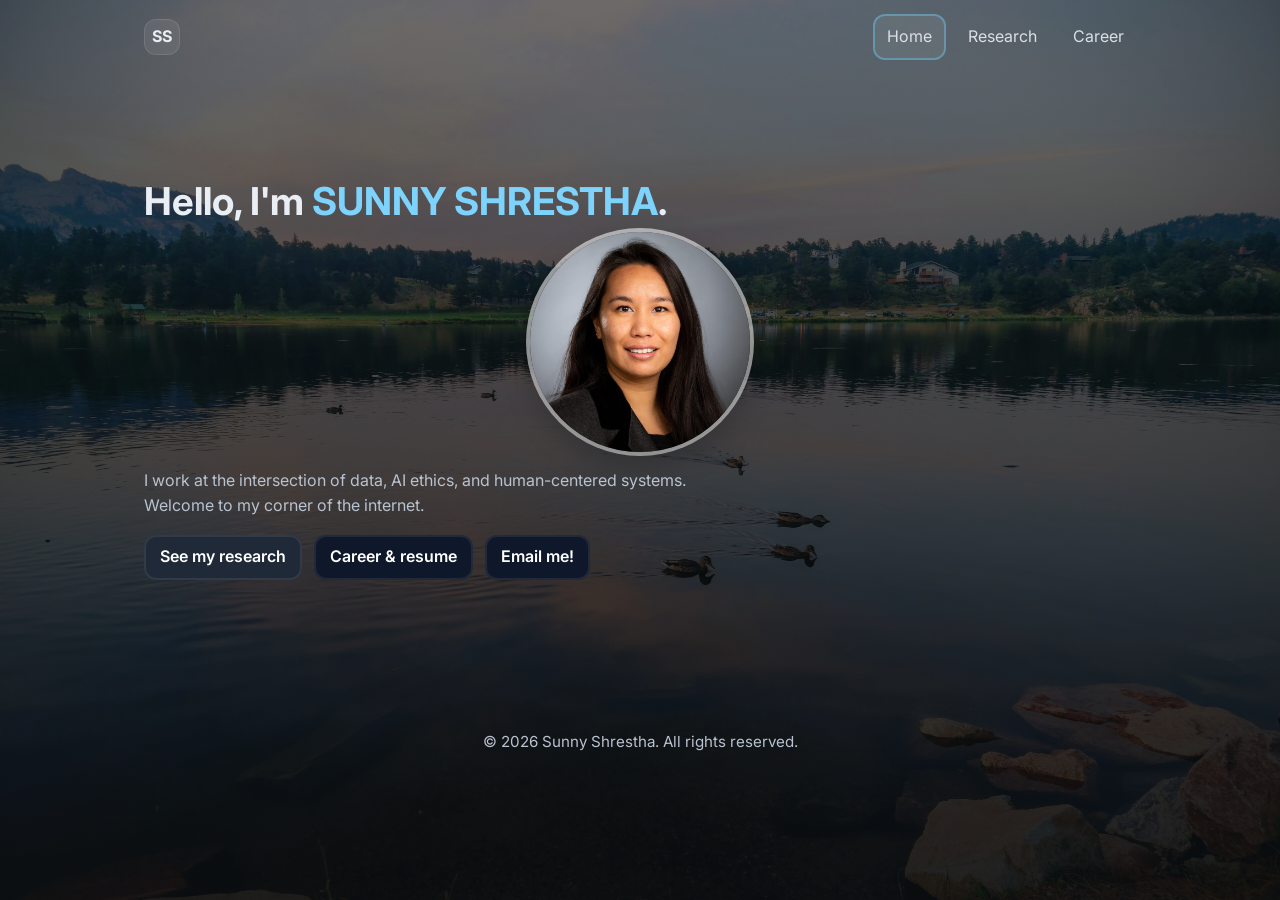
==== index.html @ 5ed8c2a7 "adding to repo" ====
<!doctype html>
<html lang="en">
  <head>
    <meta charset="utf-8" />
    <meta name="viewport" content="width=device-width, initial-scale=1" />
    <title>Home • Sunny Shrestha</title>
    <meta name="description" content="Personal website of Sunny Shrestha." />
    <link rel="preconnect" href="https://fonts.googleapis.com">
    <link rel="preconnect" href="https://fonts.gstatic.com" crossorigin>
    <link href="https://fonts.googleapis.com/css2?family=Inter:wght@300;400;600;700&display=swap" rel="stylesheet">
    <link rel="stylesheet" href="assets/css/styles.css" />
  </head>
  <body style="--bg-image: url('assets/img/home-bg.jpg')" data-page="home">
  <!-- <body data-page="home"> -->
    <header class="site-header">
  <a class="logo" href="index.html">SS</a>
  <nav class="nav">
    <a href="index.html" class="nav-link" data-slug="home">Home</a>
    <a href="research.html" class="nav-link" data-slug="research">Research</a>
    <a href="career.html" class="nav-link" data-slug="career">Career</a>
  </nav>
</header>
    <main class="container">
      <section class="hero">
  <h1>Hello, I'm <span class="accent">SUNNY SHRESTHA</span>.</h1>
  <div class="hero-image"> 
    <img src="assets/img/pro-pic.jpg" alt="Profile portrait">
  </div>
  <p class="lead">I work at the intersection of data, AI ethics, and human-centered systems. Welcome to my corner of the internet.</p>
  <div class="cta">
    <a class="btn" href="research.html">See my research</a>
    <a class="btn btn-secondary" href="career.html">Career & resume</a>
    <a class="btn btn-secondary" href="mailto:sunny.shrestha09@gmail.com?subject=Hello%20Sunny&body=I%20found%20your%20website.">Email me!</a>
  </div>
</section>
    </main>
    <footer class="site-footer">
  <p>&copy; <span id="year"></span> Sunny Shrestha. All rights reserved.</p>
</footer>
    <script src="assets/js/main.js"></script>
  </body>
</html>
---- assets/css/styles.css ----
:root{
  /* --bg: #0b0d10; */
  --bg: #f2f2f2;
  --panel: rgba(255,255,255,0.08);
  --text: #e9eef5;
  --muted: #b9c2cf;
  --accent: #7dd3fc;
  --ring: rgba(125,211,252,0.5);
  --maxw: 1024px;
}

/* Image block */
.hero-image{
  display: flex;
  justify-content: center;
}

.hero-image img{
  width: 220px;
  height: 220px;
  object-fit: cover;
  border-radius: 50%;
  box-shadow:
    0 10px 30px rgba(0,0,0,0.25),
    0 0 0 4px rgba(255,255,255,0.6);
}

@media (max-width: 768px){
  .hero-split{
    grid-template-columns: 1fr;
    text-align: center;
  }

  .hero-image{
    order: -1; /* image goes above text on mobile */
  }

  .hero-image img{
    width: 180px;
    height: 180px;
  }
}

/* Background image layer */
body::before{
  content: "";
  position: fixed;
  inset: 0;
  z-index: -2;
  /* background-image: var(--bg-image, none); */
  background-image: url('../img/home-bg.jpg');
  background-size: cover;
  background-position: center;
  filter: brightness(1) saturate(1.1);
}

/* Subtle overlay for readability */
body::after{
  content: "";
  position: fixed;
  inset: 0;
  z-index: -1;
  background: linear-gradient(180deg, rgba(11,13,16,0.6), rgba(11,13,16,0.9));
}

*{ box-sizing: border-box; }
html, body{ height: 100%; }
body{
  margin: 0;
  font-family: "Inter", system-ui, -apple-system, Segoe UI, Roboto, Arial, sans-serif;
  color: var(--text);
  background: var(--bg);
  line-height: 1.6;
}

.container{
  width: 100%;
  max-width: var(--maxw);
  margin: 0 auto;
  padding: 2rem 1rem 4rem;
}

.site-header{
  display: flex;
  align-items: center;
  justify-content: space-between;
  padding: 1rem 1rem;
  max-width: var(--maxw);
  margin: 0 auto;
}

.logo{
  display: inline-flex;
  width: 2.25rem; height: 2.25rem;
  align-items: center; justify-content: center;
  border-radius: 12px;
  background: var(--panel);
  color: var(--text);
  text-decoration: none;
  font-weight: 700;
  letter-spacing: 0.5px;
  box-shadow: 0 0 0 1px rgba(255,255,255,0.1) inset;
}

.nav{ display: flex; gap: 0.75rem; }
.nav-link{
  color: var(--text);
  text-decoration: none;
  padding: 0.5rem 0.75rem;
  border-radius: 10px;
  opacity: 0.9;
}
.nav-link.active, .nav-link:hover{
  background: var(--panel);
  box-shadow: 0 0 0 2px var(--ring);
}

.hero{
  padding: 8vh 0 6vh;
}
h1, h2, h3{
  line-height: 1.2;
  margin: 0 0 0.5rem 0;
}
h1{ font-size: clamp(1.8rem, 2.4rem, 3rem); }
h2{ font-size: clamp(1.2rem, 1.4rem, 1.6rem); margin-top: 1.5rem; }

.lead{ color: var(--muted); max-width: 60ch; }

.cta{ margin-top: 1rem; display: flex; gap: 0.75rem; flex-wrap: wrap; }

.btn{
  appearance: none;
  border: none;
  padding: 0.6rem 1rem;
  border-radius: 12px;
  background: #1f2937;
  color: white;
  text-decoration: none;
  font-weight: 600;
  box-shadow: 0 0 0 2px rgba(255,255,255,0.08) inset;
}
.btn:hover{ box-shadow: 0 0 0 2px var(--ring); }
.btn-secondary{ background: #0f172a; }

.pill{
  display: inline-block;
  padding: 0.25rem 0.6rem;
  border-radius: 999px;
  background: var(--panel);
  color: var(--text);
  text-decoration: none;
  margin-right: 0.35rem;
  margin-top: 0.35rem;
  font-size: 0.92rem;
}

.cards{
  display: grid;
  gap: 1rem;
  grid-template-columns: repeat(auto-fit, minmax(260px, 1fr));
  margin-top: 1rem;
}
.card{
  padding: 1rem;
  border-radius: 16px;
  background: rgba(255,255,255,0.06);
  box-shadow: 0 1px 0 rgba(255,255,255,0.08) inset, 0 0 0 1px rgba(255,255,255,0.06) inset;
}

.timeline{ list-style: none; padding: 0; margin: 0.5rem 0 0; }
.timeline li{ padding: 0.5rem 0; border-left: 2px solid rgba(255,255,255,0.15); margin-left: 0.75rem; padding-left: 0.75rem; }
.muted{ color: var(--muted); }

.resume-box{
  margin-top: 1.25rem;
  padding: 1rem;
  border-radius: 16px;
  background: rgba(125,211,252,0.08);
  box-shadow: 0 0 0 1px var(--ring) inset;
}

.site-footer{
  max-width: var(--maxw);
  margin: 2rem auto 1rem;
  padding: 0 1rem;
  color: var(--muted);
  font-size: 0.95rem;
  text-align: center;
}

.accent{ color: var(--accent); }
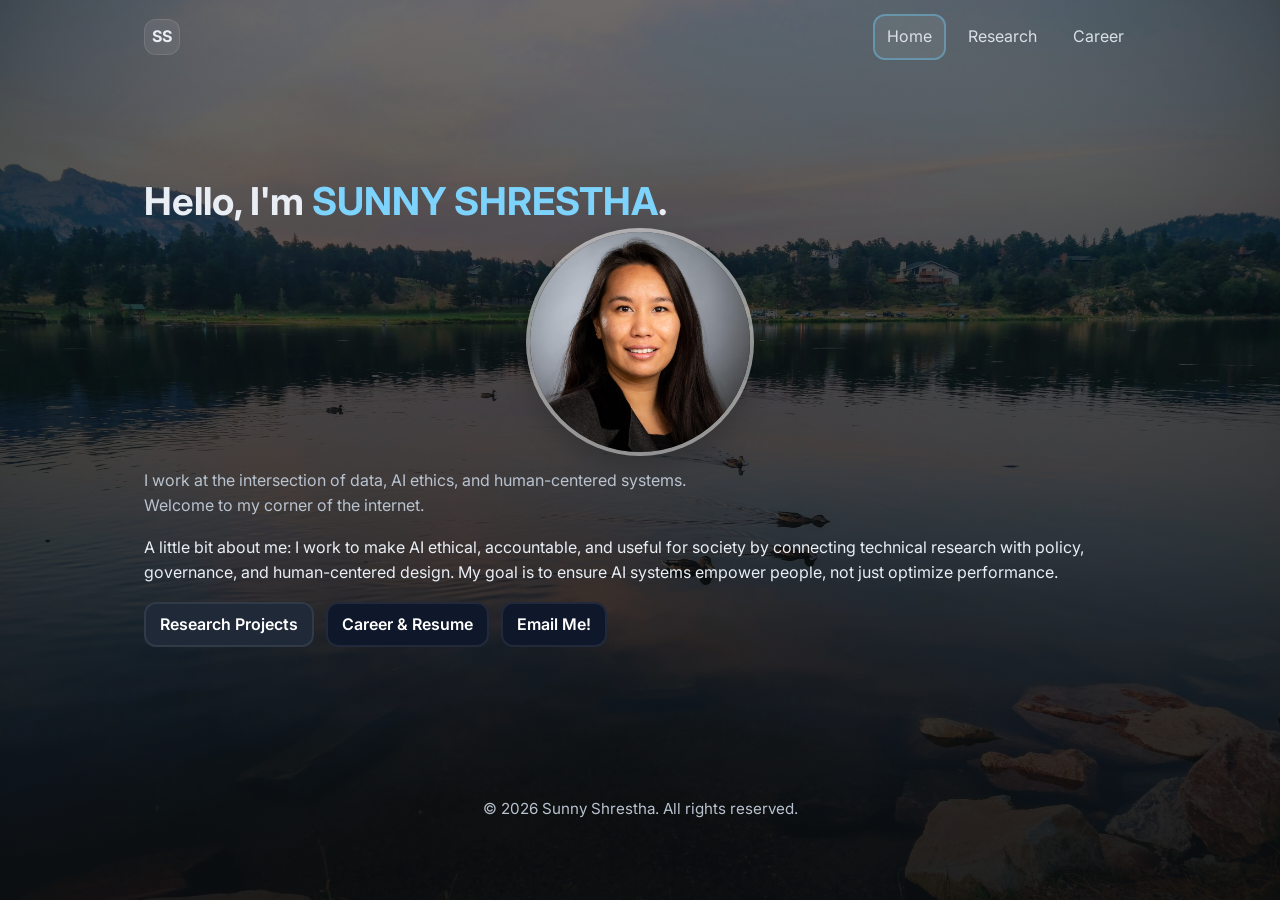
==== commit 85f72595: "Some changes to website content and new resume" ====
--- a/index.html
+++ b/index.html
@@ -27,10 +27,11 @@
     <img src="assets/img/pro-pic.jpg" alt="Profile portrait">
   </div>
   <p class="lead">I work at the intersection of data, AI ethics, and human-centered systems. Welcome to my corner of the internet.</p>
+  <p>A little bit about me: I work to make AI ethical, accountable, and useful for society by connecting technical research with policy, governance, and human-centered design. My goal is to ensure AI systems empower people, not just optimize performance.</p>
   <div class="cta">
-    <a class="btn" href="research.html">See my research</a>
-    <a class="btn btn-secondary" href="career.html">Career & resume</a>
-    <a class="btn btn-secondary" href="mailto:sunny.shrestha09@gmail.com?subject=Hello%20Sunny&body=I%20found%20your%20website.">Email me!</a>
+    <a class="btn" href="research.html">Research Projects</a>
+    <a class="btn btn-secondary" href="career.html">Career & Resume</a>
+    <a class="btn btn-secondary" href="mailto:sunny.shrestha09@gmail.com?subject=Hello%20Sunny&body=I%20found%20your%20website.">Email Me!</a>
   </div>
 </section>
     </main>
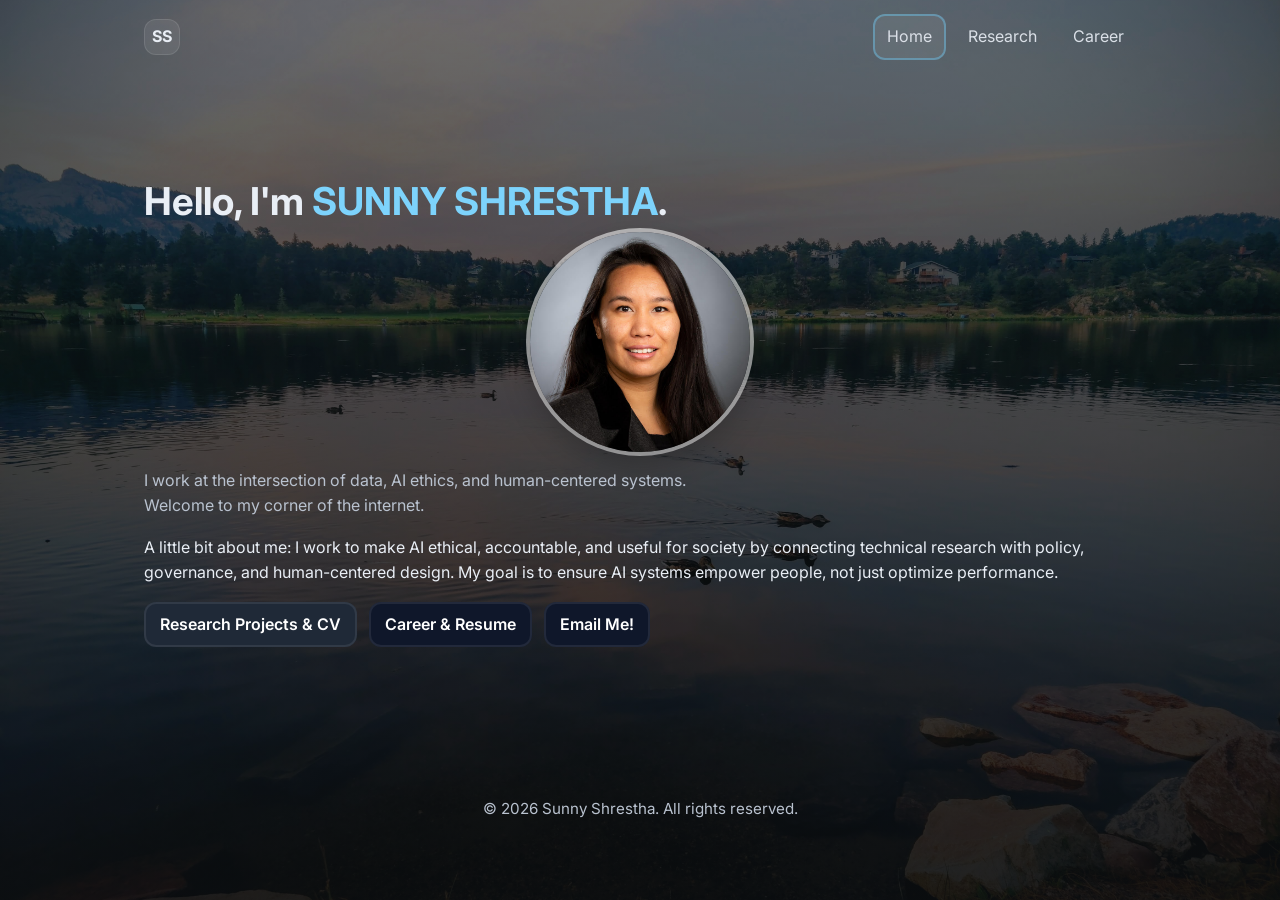
==== commit 97e6ca78: "Added updated resume and CV" ====
--- a/index.html
+++ b/index.html
@@ -29,7 +29,7 @@
   <p class="lead">I work at the intersection of data, AI ethics, and human-centered systems. Welcome to my corner of the internet.</p>
   <p>A little bit about me: I work to make AI ethical, accountable, and useful for society by connecting technical research with policy, governance, and human-centered design. My goal is to ensure AI systems empower people, not just optimize performance.</p>
   <div class="cta">
-    <a class="btn" href="research.html">Research Projects</a>
+    <a class="btn" href="research.html">Research Projects & CV</a>
     <a class="btn btn-secondary" href="career.html">Career & Resume</a>
     <a class="btn btn-secondary" href="mailto:sunny.shrestha09@gmail.com?subject=Hello%20Sunny&body=I%20found%20your%20website.">Email Me!</a>
   </div>
